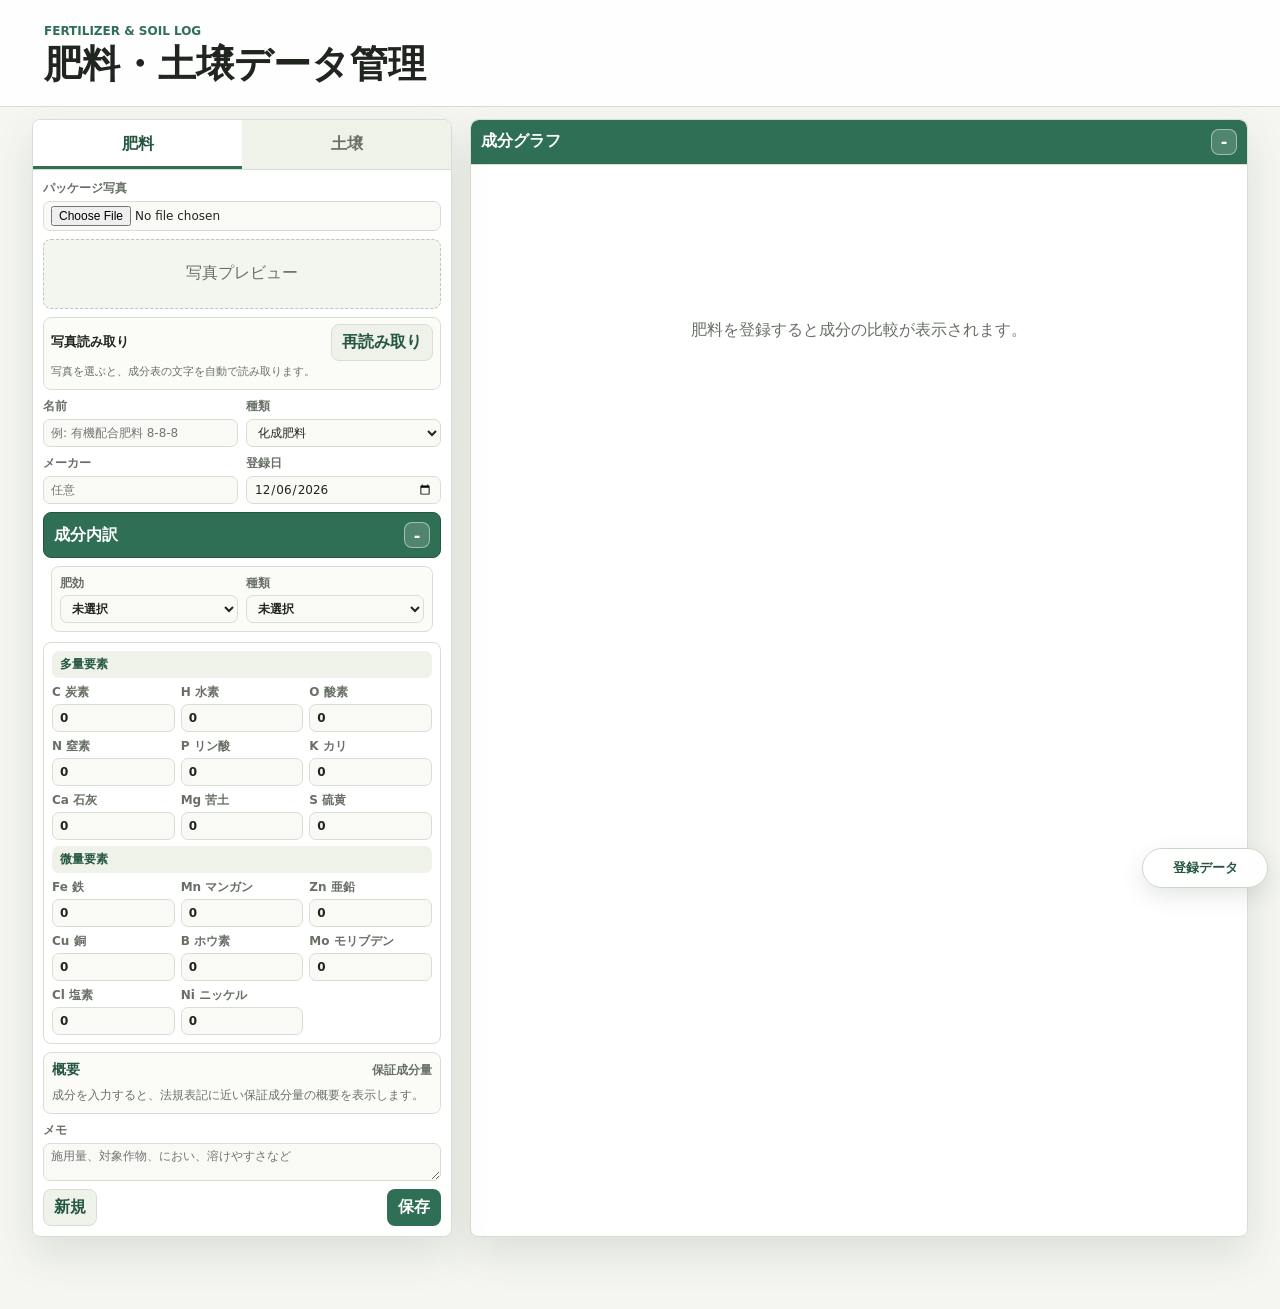
==== app/index.html @ 44fd5709 "Move app files to app/ and fix standalone window launch - Move all app files (index.html, app.js, st" ====
<!doctype html>
<html lang="ja">
  <head>
    <meta charset="utf-8" />
    <meta name="viewport" content="width=device-width, initial-scale=1" />
    <meta name="theme-color" content="#2f6f55" />
    <meta name="mobile-web-app-capable" content="yes" />
    <meta name="application-name" content="肥料・土壌ログ" />
    <meta name="apple-mobile-web-app-capable" content="yes" />
    <meta name="apple-mobile-web-app-title" content="肥料・土壌ログ" />
    <meta name="apple-mobile-web-app-status-bar-style" content="black-translucent" />
    <title>肥料・土壌データ管理</title>
    <link rel="manifest" href="manifest.webmanifest?v=20260527-pwa-ocr" />
    <link rel="icon" href="icon.svg" type="image/svg+xml" />
    <link rel="apple-touch-icon" href="icon.svg" />
    <link rel="stylesheet" href="styles.css?v=20260527-pwa-ocr" />
  </head>
  <body>
    <header class="app-header">
      <div>
        <p class="eyebrow">Fertilizer & Soil Log</p>
        <h1>肥料・土壌データ管理</h1>
      </div>
    </header>

    <main class="workspace">
      <div class="view-pane entry-view is-active" id="entryView">
      <section class="panel entry-panel" aria-label="データ登録">
        <div class="tabs" role="tablist" aria-label="登録対象">
          <button class="tab is-active" type="button" data-tab="fertilizer">肥料</button>
          <button class="tab" type="button" data-tab="soil">土壌</button>
        </div>

        <form id="fertilizerForm" class="form-grid active-form">
          <input type="hidden" id="fertilizerId" />
          <input type="hidden" id="nitrogenKind" value="" />
          <input type="hidden" id="phosphorusKind" value="" />
          <input type="hidden" id="potassiumKind" value="" />
          <div class="form-row span-2 photo-input-row">
            <label for="packagePhoto">パッケージ写真</label>
            <input id="packagePhoto" type="file" accept="image/*" capture="environment" />
          </div>
          <div class="photo-preview span-2" id="photoPreview">
            <span>写真プレビュー</span>
          </div>
          <div class="ocr-panel span-2" id="ocrPanel">
            <div class="ocr-head">
              <strong>写真読み取り</strong>
              <button class="small-button" id="retryOcr" type="button">再読み取り</button>
            </div>
            <p id="ocrStatus">写真を選ぶと、成分表の文字を自動で読み取ります。</p>
            <div class="ocr-results" id="ocrResults"></div>
          </div>

          <div class="form-row">
            <label for="fertilizerName">名前</label>
            <input id="fertilizerName" required list="fertilizerNameOptions" placeholder="例: 有機配合肥料 8-8-8" />
          </div>
          <div class="form-row">
            <label for="fertilizerType">種類</label>
            <select id="fertilizerType">
              <option>化成肥料</option>
              <option>有機肥料</option>
              <option>液体肥料</option>
              <option>堆肥・改良材</option>
              <option>微量要素</option>
              <option>その他</option>
            </select>
          </div>
          <div class="form-row">
            <label for="manufacturer">メーカー</label>
            <input id="manufacturer" list="manufacturerOptions" placeholder="任意" />
          </div>
          <div class="form-row">
            <label for="registeredAt">登録日</label>
            <input id="registeredAt" type="date" required />
          </div>

          <details class="toggle-section span-2" open>
            <summary>成分内訳</summary>
            <section class="fertilizer-traits" aria-label="肥料特質">
              <div class="trait-grid">
                <label for="fertilizerEffect">肥効
                  <select id="fertilizerEffect">
                    <option>未選択</option>
                    <option>速効性</option>
                    <option>緩効性</option>
                    <option>中間</option>
                    <option>混合・併用</option>
                  </select>
                </label>
                <label for="fertilizerTraitKind">種類
                  <select id="fertilizerTraitKind">
                    <option>未選択</option>
                    <optgroup label="窒素質肥料">
                      <option>硫安</option>
                      <option>塩安</option>
                      <option>りん安</option>
                      <option>硝酸石灰</option>
                      <option>硝酸ソーダ</option>
                      <option>硝安</option>
                      <option>尿素</option>
                      <option>石灰窒素</option>
                      <option>IB窒素</option>
                      <option>CDU窒素</option>
                      <option>被覆窒素</option>
                    </optgroup>
                    <optgroup label="りん酸質肥料">
                      <option>過りん酸石灰</option>
                      <option>熔成りん肥</option>
                      <option>苦土重焼りん</option>
                    </optgroup>
                    <optgroup label="加里質肥料">
                      <option>硫酸加里</option>
                      <option>塩化加里</option>
                      <option>けい酸加里肥料</option>
                    </optgroup>
                    <optgroup label="苦土質肥料">
                      <option>硫酸苦土</option>
                      <option>水酸化苦土</option>
                    </optgroup>
                    <optgroup label="石灰質肥料">
                      <option>生石灰</option>
                      <option>消石灰</option>
                      <option>苦土石灰</option>
                      <option>炭酸石灰</option>
                      <option>貝化石肥料</option>
                    </optgroup>
                    <optgroup label="けい酸質肥料">
                      <option>鉱さいけい酸質肥料</option>
                      <option>けい酸加里肥料</option>
                      <option>シリカゲル肥料</option>
                    </optgroup>
                    <optgroup label="複合肥料">
                      <option>化成肥料</option>
                      <option>配合肥料</option>
                      <option>成形複合肥料</option>
                      <option>混合堆肥複合肥料</option>
                    </optgroup>
                    <optgroup label="微量要素肥料">
                      <option>硫酸マンガン肥料</option>
                      <option>炭酸マンガン肥料</option>
                      <option>鉱さいマンガン肥料</option>
                      <option>ほう酸肥料</option>
                      <option>ほう酸塩肥料</option>
                    </optgroup>
                    <optgroup label="有機質肥料">
                      <option>動物質肥料</option>
                      <option>植物性肥料</option>
                      <option>有機廃棄物肥料</option>
                    </optgroup>
                    <optgroup label="その他肥料">
                      <option>葉面散布剤</option>
                      <option>ペースト肥料</option>
                      <option>農薬その他の物が混入される肥料</option>
                    </optgroup>
                    <optgroup label="特殊肥料・土壌改良資材">
                      <option>魚かす・干魚肥料等</option>
                      <option>米ぬか・コーヒーかす・草木灰等</option>
                      <option>堆肥と動物の排せつ物</option>
                      <option>バーク堆肥・腐植酸質資材</option>
                      <option>石灰質資材・熔成りん肥・堆肥等</option>
                      <option>微生物資材・竹粉砕物等</option>
                    </optgroup>
                  </select>
                </label>
              </div>
            </section>
            <fieldset class="component-fieldset">
              <legend>成分内訳</legend>
              <div class="component-grid">
                <div class="component-group-label">多量要素</div>
                <label>C 炭素<input id="carbon" type="number" min="0" step="0.1" value="0" /></label>
                <label>H 水素<input id="hydrogen" type="number" min="0" step="0.1" value="0" /></label>
                <label>O 酸素<input id="oxygen" type="number" min="0" step="0.1" value="0" /></label>
                <label>N 窒素<input id="nitrogen" type="number" min="0" step="0.1" value="0" /></label>
                <label>P リン酸<input id="phosphorus" type="number" min="0" step="0.1" value="0" /></label>
                <label>K カリ<input id="potassium" type="number" min="0" step="0.1" value="0" /></label>
                <label>Ca 石灰<input id="calcium" type="number" min="0" step="0.1" value="0" /></label>
                <label>Mg 苦土<input id="magnesium" type="number" min="0" step="0.1" value="0" /></label>
                <label>S 硫黄<input id="sulfur" type="number" min="0" step="0.1" value="0" /></label>
                <div class="component-group-label">微量要素</div>
                <label>Fe 鉄<input id="iron" type="number" min="0" step="0.1" value="0" /></label>
                <label>Mn マンガン<input id="manganese" type="number" min="0" step="0.1" value="0" /></label>
                <label>Zn 亜鉛<input id="zinc" type="number" min="0" step="0.1" value="0" /></label>
                <label>Cu 銅<input id="copper" type="number" min="0" step="0.1" value="0" /></label>
                <label>B ホウ素<input id="boron" type="number" min="0" step="0.1" value="0" /></label>
                <label>Mo モリブデン<input id="molybdenum" type="number" min="0" step="0.1" value="0" /></label>
                <label>Cl 塩素<input id="chlorine" type="number" min="0" step="0.1" value="0" /></label>
                <label>Ni ニッケル<input id="nickel" type="number" min="0" step="0.1" value="0" /></label>
              </div>
            </fieldset>
          </details>

          <section class="component-summary span-2" aria-label="概要">
            <div class="summary-head">
              <strong>概要</strong>
              <span>保証成分量</span>
            </div>
            <div id="guaranteeSummary" class="summary-body">
              成分を入力すると、法規表記に近い保証成分量の概要を表示します。
            </div>
          </section>

          <div class="form-row span-2">
            <label for="fertilizerMemo">メモ</label>
            <textarea id="fertilizerMemo" rows="2" placeholder="施用量、対象作物、におい、溶けやすさなど"></textarea>
          </div>
          <div class="form-actions span-2">
            <button class="secondary" id="resetFertilizer" type="button">新規</button>
            <button class="primary" type="submit">保存</button>
          </div>
        </form>

        <form id="soilForm" class="form-grid">
          <input type="hidden" id="soilId" />
          <div class="form-row">
            <label for="soilPlace">場所</label>
            <input id="soilPlace" required list="soilPlaceOptions" placeholder="例: 第1畑 北側" />
          </div>
          <div class="form-row">
            <label for="soilDate">記録日</label>
            <input id="soilDate" type="date" required />
          </div>
          <div class="form-row">
            <label for="soilTexture">土性</label>
            <select id="soilTexture">
              <option>砂土</option>
              <option>砂壌土</option>
              <option>壌土</option>
              <option>埴壌土</option>
              <option>埴土</option>
              <option>未判定</option>
            </select>
          </div>
          <div class="form-row">
            <label for="soilCrop">作物・区画</label>
            <input id="soilCrop" list="soilCropOptions" placeholder="任意" />
          </div>

          <details class="toggle-section span-2" open>
            <summary>土壌成分表</summary>
            <fieldset class="component-fieldset">
              <legend>土壌成分表</legend>
              <div class="component-grid">
                <label>pH<input id="soilPh" type="number" min="0" max="14" step="0.1" value="6.5" /></label>
                <label>EC<input id="soilEc" type="number" min="0" step="0.01" value="0" /></label>
                <label>硝酸態窒素<input id="soilNitrateNitrogen" type="number" min="0" step="0.1" value="0" /></label>
                <label>アンモニア態窒素<input id="soilAmmoniumNitrogen" type="number" min="0" step="0.1" value="0" /></label>
                <label>有効態リン酸<input id="soilAvailablePhosphorus" type="number" min="0" step="0.1" value="0" /></label>
                <label>石灰<input id="soilCalcium" type="number" min="0" step="0.1" value="0" /></label>
                <label>苦土<input id="soilMagnesium" type="number" min="0" step="0.1" value="0" /></label>
                <label>カリ<input id="soilPotassium" type="number" min="0" step="0.1" value="0" /></label>
                <label>CEC<input id="soilCec" type="number" min="0" step="0.1" value="0" /></label>
                <label>リン酸吸収係数<input id="soilPhosphateAbsorption" type="number" min="0" step="0.1" value="0" /></label>
                <label>腐食<input id="soilHumus" type="number" min="0" step="0.1" value="0" /></label>
                <label>塩基飽和度<input id="soilBaseSaturation" type="number" min="0" step="0.1" value="0" /></label>
                <label>Ca/Mg<input id="soilCalciumMagnesiumRatio" type="number" min="0" step="0.1" value="0" /></label>
                <label>Mg/K<input id="soilMagnesiumPotassiumRatio" type="number" min="0" step="0.1" value="0" /></label>
              </div>
            </fieldset>
          </details>
          <div class="form-row span-2">
            <label for="soilMemo">メモ</label>
            <textarea id="soilMemo" rows="3" placeholder="排水性、前作、採土条件など"></textarea>
          </div>
          <div class="form-actions span-2">
            <button class="secondary" id="resetSoil" type="button">新規</button>
            <button class="primary" type="submit">保存</button>
          </div>
        </form>
      </section>

      <details class="panel visual-panel toggle-section" aria-label="成分グラフ" open>
        <summary class="chart-summary">
          <span>成分グラフ</span>
        </summary>
        <div class="chart-wrap">
          <canvas id="componentChart" width="720" height="430"></canvas>
          <p id="chartEmpty" class="empty-message">肥料を登録すると成分の比較が表示されます。</p>
        </div>
        <div id="selectedSummary" class="selected-summary"></div>
      </details>
      </div>

      <section class="panel list-panel view-pane" id="recordsView" aria-label="登録データ">
        <div class="section-head">
          <div>
            <p class="eyebrow">Records</p>
            <h2>登録データ</h2>
          </div>
          <div class="list-controls">
            <button class="small-button" id="backToEntry" type="button">入力へ戻る</button>
            <select id="dataView" aria-label="表示対象">
              <option value="fertilizers">肥料</option>
              <option value="soils">土壌</option>
            </select>
            <select id="sortMode" aria-label="並べ替え">
              <option value="createdDesc">登録順</option>
              <option value="nameAsc">名前</option>
              <option value="typeAsc">種類</option>
              <option value="dateDesc">日付</option>
            </select>
          </div>
        </div>
        <div id="records" class="records"></div>
      </section>

      <button class="records-open-button" id="recordsOpenButton" type="button">登録データ</button>

      <datalist id="fertilizerNameOptions"></datalist>
      <datalist id="manufacturerOptions"></datalist>
      <datalist id="soilPlaceOptions"></datalist>
      <datalist id="soilCropOptions"></datalist>
    </main>

    <template id="fertilizerCardTemplate">
      <article class="record-card fertilizer-card">
        <button class="card-main" type="button"></button>
        <div class="card-actions">
          <button class="small-button edit" type="button">編集</button>
          <button class="small-button danger delete" type="button">削除</button>
        </div>
      </article>
    </template>

    <template id="soilCardTemplate">
      <article class="record-card soil-card">
        <button class="card-main" type="button"></button>
        <div class="card-actions">
          <button class="small-button edit" type="button">編集</button>
          <button class="small-button danger delete" type="button">削除</button>
        </div>
      </article>
    </template>

    <script src="app.js?v=20260527-pwa-ocr"></script>
  </body>
</html>
---- app/styles.css ----
:root {
  color-scheme: light;
  font-family: "Yu Gothic", "Meiryo", system-ui, sans-serif;
  --bg: #f5f6f2;
  --paper: #ffffff;
  --ink: #20251f;
  --muted: #687066;
  --line: #d9ded2;
  --field: #f9faf6;
  --accent: #2f6f55;
  --accent-dark: #245640;
  --amber: #c9871e;
  --red: #b94635;
  --shadow: 0 18px 40px rgba(50, 62, 45, 0.12);
}

* {
  box-sizing: border-box;
}

body {
  margin: 0;
  min-height: 100vh;
  background: var(--bg);
  color: var(--ink);
}

button,
input,
select,
textarea {
  font: inherit;
}

button {
  cursor: pointer;
}

.app-header {
  display: flex;
  align-items: center;
  justify-content: space-between;
  gap: 24px;
  padding: 24px clamp(16px, 4vw, 44px) 18px;
  border-bottom: 1px solid var(--line);
  background: rgba(255, 255, 255, 0.82);
  position: sticky;
  top: 0;
  z-index: 5;
  backdrop-filter: blur(16px);
}

.eyebrow {
  margin: 0 0 4px;
  color: var(--accent);
  font-size: 12px;
  font-weight: 700;
  letter-spacing: 0;
  text-transform: uppercase;
}

h1,
h2 {
  margin: 0;
  line-height: 1.2;
}

h1 {
  font-size: clamp(24px, 3vw, 38px);
}

h2 {
  font-size: 22px;
}

.workspace {
  display: grid;
  grid-template-columns: 1fr;
  grid-template-areas: "content";
  gap: 12px;
  padding: 12px clamp(12px, 3vw, 32px) 72px;
}

.records-open-button {
  position: fixed;
  right: max(12px, env(safe-area-inset-right));
  bottom: max(12px, env(safe-area-inset-bottom));
  z-index: 10;
  min-width: 126px;
  min-height: 40px;
  padding: 0 14px;
  border: 1px solid #cbd7c5;
  border-radius: 999px;
  background: rgba(255, 255, 255, 0.92);
  color: var(--accent-dark);
  font-weight: 800;
  font-size: 13px;
  box-shadow: 0 8px 22px rgba(35, 55, 41, 0.12);
  backdrop-filter: blur(12px);
}

.view-pane {
  display: none;
}

.view-pane.is-active {
  display: block;
}

.entry-view.is-active {
  grid-area: content;
  display: grid;
  grid-template-columns: minmax(310px, 420px) minmax(0, 1fr);
  grid-template-areas: "entry visual";
  gap: 18px;
}

.panel {
  background: var(--paper);
  border: 1px solid var(--line);
  border-radius: 8px;
  box-shadow: var(--shadow);
}

.entry-panel {
  grid-area: entry;
  align-self: start;
  position: sticky;
  top: 98px;
  overflow: hidden;
}

.visual-panel {
  grid-area: visual;
  min-height: 0;
}

.list-panel {
  grid-area: content;
}

.tabs {
  display: grid;
  grid-template-columns: 1fr 1fr;
  border-bottom: 1px solid var(--line);
}

.tab {
  padding: 14px 12px;
  border: 0;
  background: #eef2e8;
  color: var(--muted);
  font-weight: 700;
}

.tab.is-active {
  background: var(--paper);
  color: var(--accent-dark);
  box-shadow: inset 0 -3px 0 var(--accent);
}

.form-grid {
  display: none;
  grid-template-columns: 1fr 1fr;
  gap: 8px;
  padding: 10px;
}

.active-form {
  display: grid;
  animation: formSlideIn 180ms ease-out;
}

.form-grid.slide-from-right {
  animation-name: formSlideFromRight;
}

.form-grid.slide-from-left {
  animation-name: formSlideFromLeft;
}

@keyframes formSlideIn {
  from {
    opacity: 0;
    transform: translateY(8px);
  }
  to {
    opacity: 1;
    transform: translateY(0);
  }
}

@keyframes formSlideFromRight {
  from {
    opacity: 0;
    transform: translateX(18px);
  }
  to {
    opacity: 1;
    transform: translateX(0);
  }
}

@keyframes formSlideFromLeft {
  from {
    opacity: 0;
    transform: translateX(-18px);
  }
  to {
    opacity: 1;
    transform: translateX(0);
  }
}

.span-2 {
  grid-column: 1 / -1;
}

.form-row {
  display: grid;
  gap: 4px;
}

label,
legend {
  color: var(--muted);
  font-size: 12px;
  font-weight: 700;
}

input,
select,
textarea {
  width: 100%;
  border: 1px solid var(--line);
  border-radius: 7px;
  background: var(--field);
  color: var(--ink);
  padding: 4px 7px;
  outline: none;
  font-size: 12px;
}

input,
select {
  min-height: 28px;
}

textarea {
  resize: vertical;
}

input:focus,
select:focus,
textarea:focus {
  border-color: var(--accent);
  box-shadow: 0 0 0 3px rgba(47, 111, 85, 0.14);
}

.photo-preview {
  display: grid;
  place-items: center;
  min-height: 70px;
  border: 1px dashed #bcc8b6;
  border-radius: 8px;
  overflow: hidden;
  background: #f3f6ef;
  color: var(--muted);
}

.photo-preview img {
  width: 100%;
  height: 88px;
  object-fit: cover;
  display: block;
}

.photo-input-row input {
  min-height: 30px;
}

.ocr-panel {
  display: grid;
  gap: 4px;
  border: 1px solid var(--line);
  border-radius: 8px;
  padding: 6px 7px;
  background: #fbfcf8;
}

.ocr-head {
  display: flex;
  align-items: center;
  justify-content: space-between;
  gap: 8px;
}

.ocr-head strong {
  font-size: 13px;
}

#ocrStatus {
  margin: 0;
  color: var(--muted);
  font-size: 11px;
  line-height: 1.35;
}

.ocr-panel.is-reading {
  border-color: rgba(201, 135, 30, 0.55);
  background: #fffaf0;
}

.ocr-panel.is-success {
  border-color: rgba(47, 111, 85, 0.45);
  background: #f6faf5;
}

.ocr-panel.is-warning {
  border-color: rgba(185, 70, 53, 0.35);
  background: #fff8f6;
}

.ocr-results {
  display: flex;
  flex-wrap: wrap;
  gap: 6px;
}

.component-fieldset {
  margin: 0;
  border: 1px solid var(--line);
  border-radius: 8px;
  padding: 8px;
  display: grid;
  gap: 8px;
}

.component-fieldset legend {
  position: absolute;
  width: 1px;
  height: 1px;
  overflow: hidden;
  clip: rect(0 0 0 0);
}

.toggle-section {
  overflow: hidden;
}

.toggle-section > summary {
  display: flex;
  align-items: center;
  justify-content: space-between;
  min-height: 40px;
  padding: 9px 10px;
  border: 1px solid var(--accent-dark);
  border-radius: 8px;
  background: var(--accent);
  color: #fff;
  font-weight: 800;
  list-style: none;
  cursor: pointer;
}

.toggle-section > summary::-webkit-details-marker {
  display: none;
}

.toggle-section > summary::after {
  content: "+";
  display: grid;
  place-items: center;
  width: 24px;
  height: 24px;
  border: 1px solid rgba(255, 255, 255, 0.48);
  border-radius: 8px;
  background: rgba(255, 255, 255, 0.16);
  color: #fff;
}

.toggle-section[open] > summary::after {
  content: "-";
}

.toggle-section[open] > .component-fieldset {
  margin-top: 10px;
}

.visual-panel > summary {
  margin: 0;
  border: 0;
  border-radius: 8px;
  background: var(--accent);
  color: #fff;
}

.visual-panel[open] > summary {
  border-bottom: 1px solid var(--line);
  border-radius: 8px 8px 0 0;
}

.visual-panel:not([open]) {
  box-shadow: none;
}

.component-grid {
  display: grid;
  grid-template-columns: repeat(3, minmax(0, 1fr));
  gap: 6px;
}

.component-grid label {
  display: grid;
  gap: 3px;
  min-width: 0;
  font-size: 12px;
}

.component-grid input {
  min-height: 28px;
  padding: 4px 7px;
}

.component-group-label {
  grid-column: 1 / -1;
  padding: 5px 8px;
  border-radius: 7px;
  background: #eef2e8;
  color: var(--accent-dark);
  font-size: 12px;
  font-weight: 800;
}

.component-summary {
  display: grid;
  gap: 8px;
  border: 1px solid var(--line);
  border-radius: 8px;
  padding: 8px;
  background: #fbfcf8;
}

.fertilizer-traits {
  display: grid;
  gap: 8px;
  margin: 8px;
  border: 1px solid var(--line);
  border-radius: 8px;
  padding: 8px;
  background: #fbfcf8;
}

.trait-grid {
  display: grid;
  grid-template-columns: 1fr 1fr;
  gap: 8px;
}

.trait-grid label {
  display: grid;
  gap: 3px;
  min-width: 0;
}

.npk-kind-panel {
  grid-column: 1 / -1;
  border: 1px solid var(--line);
  border-radius: 7px;
  padding: 3px;
  background: #eef2e8;
}

.npk-kind-grid {
  display: grid;
  grid-template-columns: repeat(3, minmax(0, 1fr));
  gap: 3px;
  align-items: center;
}

.npk-kind-grid label {
  display: grid;
  grid-template-columns: auto minmax(0, 1fr);
  align-items: center;
  gap: 3px;
  min-width: 0;
  padding: 3px;
  border-radius: 6px;
  background: var(--paper);
  font-size: 10px;
  font-weight: 800;
  line-height: 1;
  white-space: nowrap;
}

.npk-kind-grid select {
  width: 100%;
  min-width: 0;
  min-height: 26px;
  padding: 3px 2px;
  font-size: 11px;
}

.summary-head {
  display: flex;
  align-items: center;
  justify-content: space-between;
  gap: 10px;
}

.summary-head strong {
  color: var(--accent-dark);
  font-size: 14px;
}

.summary-head span {
  color: var(--muted);
  font-size: 12px;
  font-weight: 800;
}

.summary-body {
  display: grid;
  gap: 6px;
  color: var(--muted);
  font-size: 12px;
  line-height: 1.45;
}

.summary-line {
  color: var(--ink);
  font-weight: 700;
}

.summary-note {
  color: var(--muted);
}

.form-actions,
.section-head,
.list-controls {
  display: flex;
  align-items: center;
  justify-content: space-between;
  gap: 12px;
}

.list-controls {
  flex-wrap: wrap;
}

#backToEntry {
  display: none;
}

.primary,
.secondary,
.small-button {
  border: 1px solid transparent;
  border-radius: 8px;
  padding: 7px 10px;
  font-weight: 800;
}

.primary {
  background: var(--accent);
  color: #fff;
}

.primary:hover {
  background: var(--accent-dark);
}

.secondary,
.small-button {
  background: #eef2e8;
  color: var(--accent-dark);
  border-color: var(--line);
}

.danger {
  color: var(--red);
}

.section-head {
  padding: 18px;
  border-bottom: 1px solid var(--line);
}

.section-head select {
  max-width: 150px;
}

.chart-wrap {
  position: relative;
  padding: 8px 10px 4px;
  min-height: 250px;
}

#componentChart {
  width: 100%;
  height: min(40vh, 320px);
  min-height: 230px;
  display: block;
}

.empty-message {
  position: absolute;
  inset: 0;
  display: grid;
  place-items: center;
  margin: 0;
  padding: 24px;
  color: var(--muted);
  text-align: center;
}

.empty-message[hidden] {
  display: none;
}

.selected-summary {
  display: flex;
  justify-content: flex-end;
  padding: 0 10px 8px;
  color: var(--muted);
  font-size: 11px;
}

.chip {
  display: inline-flex;
  gap: 6px;
  align-items: center;
  border: 1px solid var(--line);
  border-radius: 999px;
  padding: 6px 9px;
  background: #f8f9f5;
  color: var(--muted);
  font-size: 13px;
}

.records {
  display: grid;
  grid-template-columns: 1fr;
  gap: 8px;
  padding: 10px;
}

.record-card {
  border: 1px solid var(--line);
  border-radius: 8px;
  background: #fbfcf8;
  overflow: hidden;
}

.record-toggle {
  display: grid;
}

.record-summary {
  display: grid;
  grid-template-columns: 44px minmax(0, 1fr) 22px;
  align-items: center;
  gap: 9px;
  min-height: 58px;
  padding: 7px 9px;
  cursor: pointer;
  list-style: none;
}

.record-summary::-webkit-details-marker {
  display: none;
}

.record-summary::marker {
  content: "";
}

.record-thumb {
  width: 44px;
  height: 44px;
  border: 1px solid var(--line);
  border-radius: 7px;
  background: #e8ede3;
  object-fit: cover;
}

.soil-thumb {
  background: linear-gradient(145deg, #d9c5a3, #eef2e8);
}

.record-row-main {
  display: grid;
  gap: 3px;
  min-width: 0;
}

.record-title,
.record-sub {
  overflow: hidden;
  text-overflow: ellipsis;
  white-space: nowrap;
}

.record-title {
  color: var(--ink);
  font-size: 14px;
  font-weight: 800;
}

.record-sub {
  color: var(--muted);
  font-size: 12px;
  font-weight: 700;
}

.record-chevron {
  display: inline-flex;
  align-items: center;
  justify-content: center;
  width: 22px;
  height: 22px;
  line-height: 1;
}

.record-chevron::before {
  content: "+";
  display: inline-flex;
  align-items: center;
  justify-content: center;
  box-sizing: border-box;
  flex: 0 0 22px;
  width: 22px;
  height: 22px;
  border: 1px solid var(--line);
  border-radius: 999px;
  color: var(--accent-dark);
  background: #eef2e8;
  font-size: 15px;
  font-weight: 800;
  line-height: 1;
  text-align: center;
}

.record-toggle[open] .record-chevron::before {
  content: "-";
}

.record-detail {
  display: grid;
  gap: 8px;
  padding: 8px 9px 10px;
  border-top: 1px solid var(--line);
}

.record-photo {
  width: 100%;
  max-height: 180px;
  background: #e8ede3;
  object-fit: cover;
  border-radius: 7px;
  display: block;
}

.meta-line,
.mini-components {
  display: flex;
  flex-wrap: wrap;
  gap: 6px;
  color: var(--muted);
  font-size: 13px;
}

.mini-components span {
  padding: 4px 7px;
  border-radius: 999px;
  background: #eef2e8;
}

.card-actions {
  display: flex;
  justify-content: flex-end;
  gap: 6px;
}

.record-detail .card-actions .small-button,
.record-edit-form .card-actions .primary,
.record-edit-form .card-actions .secondary {
  min-height: 28px;
  padding: 4px 8px;
  border-radius: 7px;
  font-size: 11px;
  line-height: 1;
}

.record-memo {
  margin: 0;
  color: var(--muted);
  font-size: 12px;
  line-height: 1.45;
}

.mini-bars {
  display: grid;
  gap: 5px;
}

.mini-bar-row {
  display: grid;
  grid-template-columns: 34px minmax(0, 1fr) 32px;
  align-items: center;
  gap: 6px;
  color: var(--muted);
  font-size: 11px;
  font-weight: 800;
}

.mini-bar-track {
  height: 8px;
  border-radius: 999px;
  background: #e8ede3;
  overflow: hidden;
}

.mini-bar-fill {
  display: block;
  height: 100%;
  min-width: 2px;
  border-radius: inherit;
  background: var(--accent);
  transform-origin: left center;
}

.record-toggle.is-bar-animating .mini-bar-fill {
  animation: miniBarFill 360ms ease-out both;
}

@keyframes miniBarFill {
  from {
    transform: scaleX(0);
  }
  to {
    transform: scaleX(1);
  }
}

@media (prefers-reduced-motion: reduce) {
  .record-toggle.is-bar-animating .mini-bar-fill {
    animation: none;
  }
}

.mini-bar-value {
  text-align: right;
}

.record-edit-form {
  gap: 9px;
  display: none;
}

.record-card.is-editing .record-read {
  display: none;
}

.record-card.is-editing .record-edit-form {
  display: grid;
}

.inline-edit-grid {
  display: grid;
  grid-template-columns: repeat(3, minmax(0, 1fr));
  gap: 7px;
}

.inline-field {
  display: grid;
  gap: 3px;
  min-width: 0;
  font-size: 11px;
}

.inline-field input,
.inline-field select,
.inline-field textarea {
  min-height: 28px;
  padding: 5px 6px;
  font-size: 12px;
}

.inline-field.span-all {
  grid-column: 1 / -1;
}

.empty-state {
  grid-column: 1 / -1;
  min-height: 180px;
  display: grid;
  place-items: center;
  color: var(--muted);
  border: 1px dashed var(--line);
  border-radius: 8px;
  background: #fbfcf8;
  text-align: center;
  padding: 24px;
}

@media (max-width: 980px) {
  .entry-view.is-active {
    grid-template-columns: 1fr;
    grid-template-areas:
      "entry"
      "visual";
  }
  
  .entry-panel {
    position: static;
  }
}

@media (max-width: 620px) {
  body {
    background: var(--paper);
  }

  .app-header {
    position: static;
    width: min(100%, 393px);
    margin: 0 auto;
    padding: 14px 10px;
  }

  h1 {
    font-size: 25px;
  }

  .workspace {
    width: min(100%, 393px);
    margin: 0 auto;
    gap: 8px;
    padding: 8px 8px 82px;
  }

  .app-header,
  .section-head,
  .form-actions {
    align-items: stretch;
    flex-direction: column;
  }

  .list-controls {
    width: 100%;
    max-width: none;
  }

  .records-open-button {
    right: calc((100vw - min(100vw, 393px)) / 2 + 12px);
    bottom: max(12px, env(safe-area-inset-bottom));
    min-width: 112px;
    min-height: 38px;
    padding: 0 12px;
  }

  .form-grid {
    grid-template-columns: repeat(2, minmax(0, 1fr));
  }

  .component-grid {
    grid-template-columns: repeat(3, minmax(0, 1fr));
  }

  .span-2 {
    grid-column: 1 / -1;
  }

  .section-head select,
  .list-controls select {
    max-width: none;
  }

  #backToEntry {
    flex: 1 0 100%;
  }

  .panel {
    border-radius: 8px;
    box-shadow: none;
  }

  .form-grid {
    padding: 8px;
    gap: 7px;
  }

  .form-actions {
    flex-direction: row;
  }

  .form-actions button {
    flex: 1;
  }

  .tabs {
    position: sticky;
    top: 0;
    z-index: 2;
  }

  .photo-preview {
    min-height: 72px;
  }

  .photo-preview img {
    height: 88px;
  }

  .ocr-panel {
    padding: 8px;
  }

  textarea {
    min-height: 40px;
  }

  .chart-wrap {
    min-height: 235px;
    padding: 8px;
  }

  #componentChart {
    min-height: 220px;
  }

  .records {
    grid-template-columns: 1fr;
    padding: 8px;
  }

  .card-photo {
    height: 210px;
  }
}
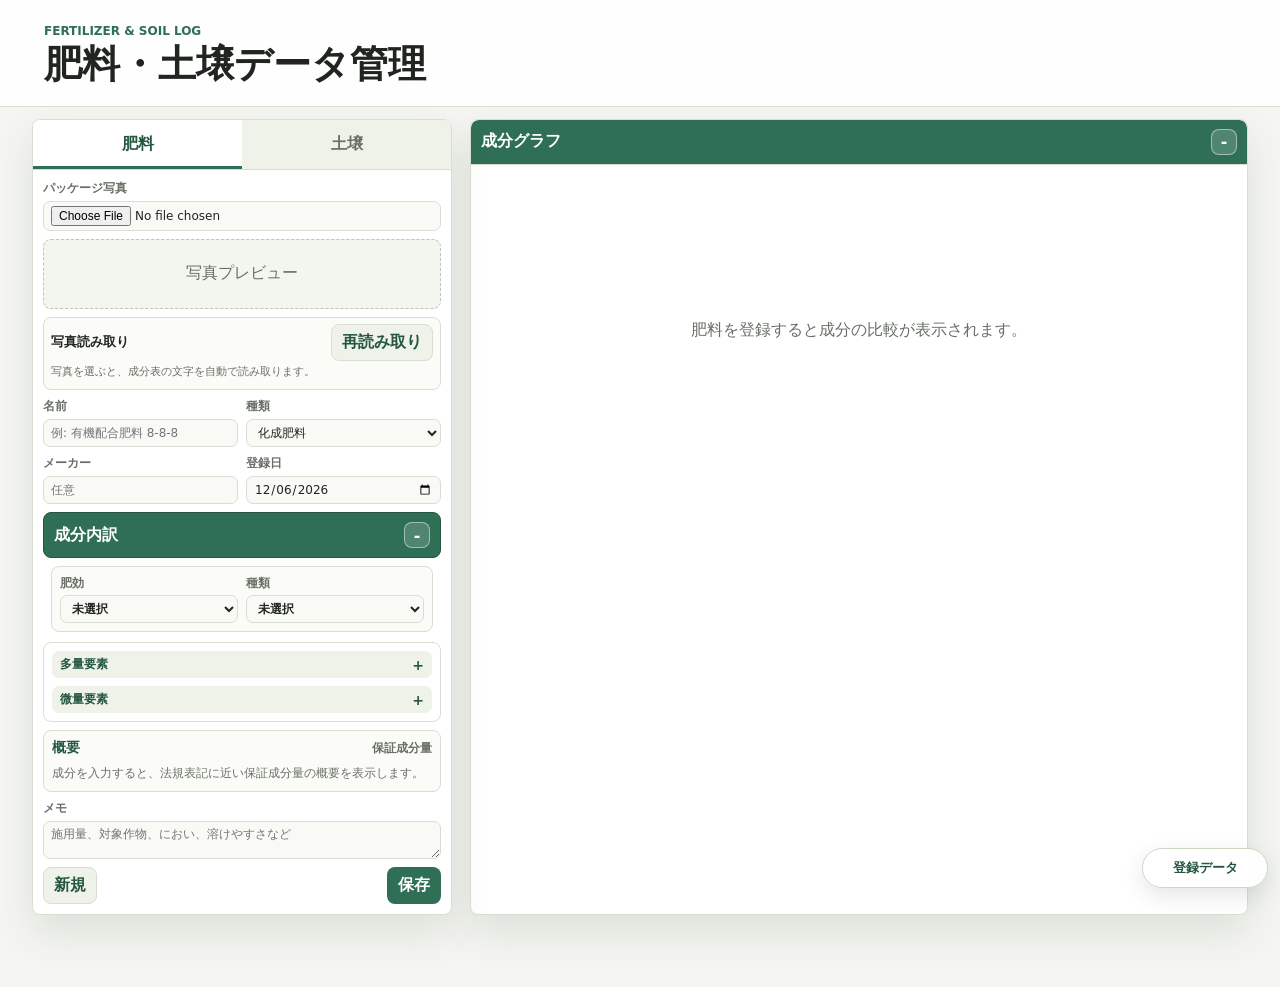
==== commit 6d91119e: "Add component group toggles, boost OCR accuracy, disable input zoom - Make 多量要素/微量要素 collapsible (cl" ====
--- a/app/index.html
+++ b/app/index.html
@@ -2,7 +2,7 @@
 <html lang="ja">
   <head>
     <meta charset="utf-8" />
-    <meta name="viewport" content="width=device-width, initial-scale=1" />
+    <meta name="viewport" content="width=device-width, initial-scale=1, maximum-scale=1, user-scalable=no, viewport-fit=cover" />
     <meta name="theme-color" content="#2f6f55" />
     <meta name="mobile-web-app-capable" content="yes" />
     <meta name="application-name" content="肥料・土壌ログ" />
@@ -13,7 +13,7 @@
     <link rel="manifest" href="manifest.webmanifest?v=20260527-pwa-ocr" />
     <link rel="icon" href="icon.svg" type="image/svg+xml" />
     <link rel="apple-touch-icon" href="icon.svg" />
-    <link rel="stylesheet" href="styles.css?v=20260527-pwa-ocr" />
+    <link rel="stylesheet" href="styles.css?v=20260527-component-toggle" />
   </head>
   <body>
     <header class="app-header">
@@ -168,27 +168,33 @@
             </section>
             <fieldset class="component-fieldset">
               <legend>成分内訳</legend>
-              <div class="component-grid">
-                <div class="component-group-label">多量要素</div>
-                <label>C 炭素<input id="carbon" type="number" min="0" step="0.1" value="0" /></label>
-                <label>H 水素<input id="hydrogen" type="number" min="0" step="0.1" value="0" /></label>
-                <label>O 酸素<input id="oxygen" type="number" min="0" step="0.1" value="0" /></label>
-                <label>N 窒素<input id="nitrogen" type="number" min="0" step="0.1" value="0" /></label>
-                <label>P リン酸<input id="phosphorus" type="number" min="0" step="0.1" value="0" /></label>
-                <label>K カリ<input id="potassium" type="number" min="0" step="0.1" value="0" /></label>
-                <label>Ca 石灰<input id="calcium" type="number" min="0" step="0.1" value="0" /></label>
-                <label>Mg 苦土<input id="magnesium" type="number" min="0" step="0.1" value="0" /></label>
-                <label>S 硫黄<input id="sulfur" type="number" min="0" step="0.1" value="0" /></label>
-                <div class="component-group-label">微量要素</div>
-                <label>Fe 鉄<input id="iron" type="number" min="0" step="0.1" value="0" /></label>
-                <label>Mn マンガン<input id="manganese" type="number" min="0" step="0.1" value="0" /></label>
-                <label>Zn 亜鉛<input id="zinc" type="number" min="0" step="0.1" value="0" /></label>
-                <label>Cu 銅<input id="copper" type="number" min="0" step="0.1" value="0" /></label>
-                <label>B ホウ素<input id="boron" type="number" min="0" step="0.1" value="0" /></label>
-                <label>Mo モリブデン<input id="molybdenum" type="number" min="0" step="0.1" value="0" /></label>
-                <label>Cl 塩素<input id="chlorine" type="number" min="0" step="0.1" value="0" /></label>
-                <label>Ni ニッケル<input id="nickel" type="number" min="0" step="0.1" value="0" /></label>
-              </div>
+              <details class="component-group">
+                <summary class="component-group-label">多量要素</summary>
+                <div class="component-grid">
+                  <label>C 炭素<input id="carbon" type="number" min="0" step="0.1" value="0" /></label>
+                  <label>H 水素<input id="hydrogen" type="number" min="0" step="0.1" value="0" /></label>
+                  <label>O 酸素<input id="oxygen" type="number" min="0" step="0.1" value="0" /></label>
+                  <label>N 窒素<input id="nitrogen" type="number" min="0" step="0.1" value="0" /></label>
+                  <label>P リン酸<input id="phosphorus" type="number" min="0" step="0.1" value="0" /></label>
+                  <label>K カリ<input id="potassium" type="number" min="0" step="0.1" value="0" /></label>
+                  <label>Ca 石灰<input id="calcium" type="number" min="0" step="0.1" value="0" /></label>
+                  <label>Mg 苦土<input id="magnesium" type="number" min="0" step="0.1" value="0" /></label>
+                  <label>S 硫黄<input id="sulfur" type="number" min="0" step="0.1" value="0" /></label>
+                </div>
+              </details>
+              <details class="component-group">
+                <summary class="component-group-label">微量要素</summary>
+                <div class="component-grid">
+                  <label>Fe 鉄<input id="iron" type="number" min="0" step="0.1" value="0" /></label>
+                  <label>Mn マンガン<input id="manganese" type="number" min="0" step="0.1" value="0" /></label>
+                  <label>Zn 亜鉛<input id="zinc" type="number" min="0" step="0.1" value="0" /></label>
+                  <label>Cu 銅<input id="copper" type="number" min="0" step="0.1" value="0" /></label>
+                  <label>B ホウ素<input id="boron" type="number" min="0" step="0.1" value="0" /></label>
+                  <label>Mo モリブデン<input id="molybdenum" type="number" min="0" step="0.1" value="0" /></label>
+                  <label>Cl 塩素<input id="chlorine" type="number" min="0" step="0.1" value="0" /></label>
+                  <label>Ni ニッケル<input id="nickel" type="number" min="0" step="0.1" value="0" /></label>
+                </div>
+              </details>
             </fieldset>
           </details>
 
@@ -334,6 +340,6 @@
       </article>
     </template>
 
-    <script src="app.js?v=20260527-pwa-ocr"></script>
+    <script src="app.js?v=20260529-ocr-boost"></script>
   </body>
 </html>
--- a/app/styles.css
+++ b/app/styles.css
@@ -424,12 +424,35 @@
 
 .component-group-label {
   grid-column: 1 / -1;
+  display: flex;
+  align-items: center;
+  justify-content: space-between;
   padding: 5px 8px;
   border-radius: 7px;
   background: #eef2e8;
   color: var(--accent-dark);
   font-size: 12px;
   font-weight: 800;
+  list-style: none;
+  cursor: pointer;
+}
+
+.component-group-label::-webkit-details-marker {
+  display: none;
+}
+
+.component-group-label::after {
+  content: "−";
+  font-size: 14px;
+  line-height: 1;
+}
+
+.component-group:not([open]) .component-group-label::after {
+  content: "+";
+}
+
+.component-group[open] > .component-grid {
+  margin-top: 6px;
 }
 
 .component-summary {
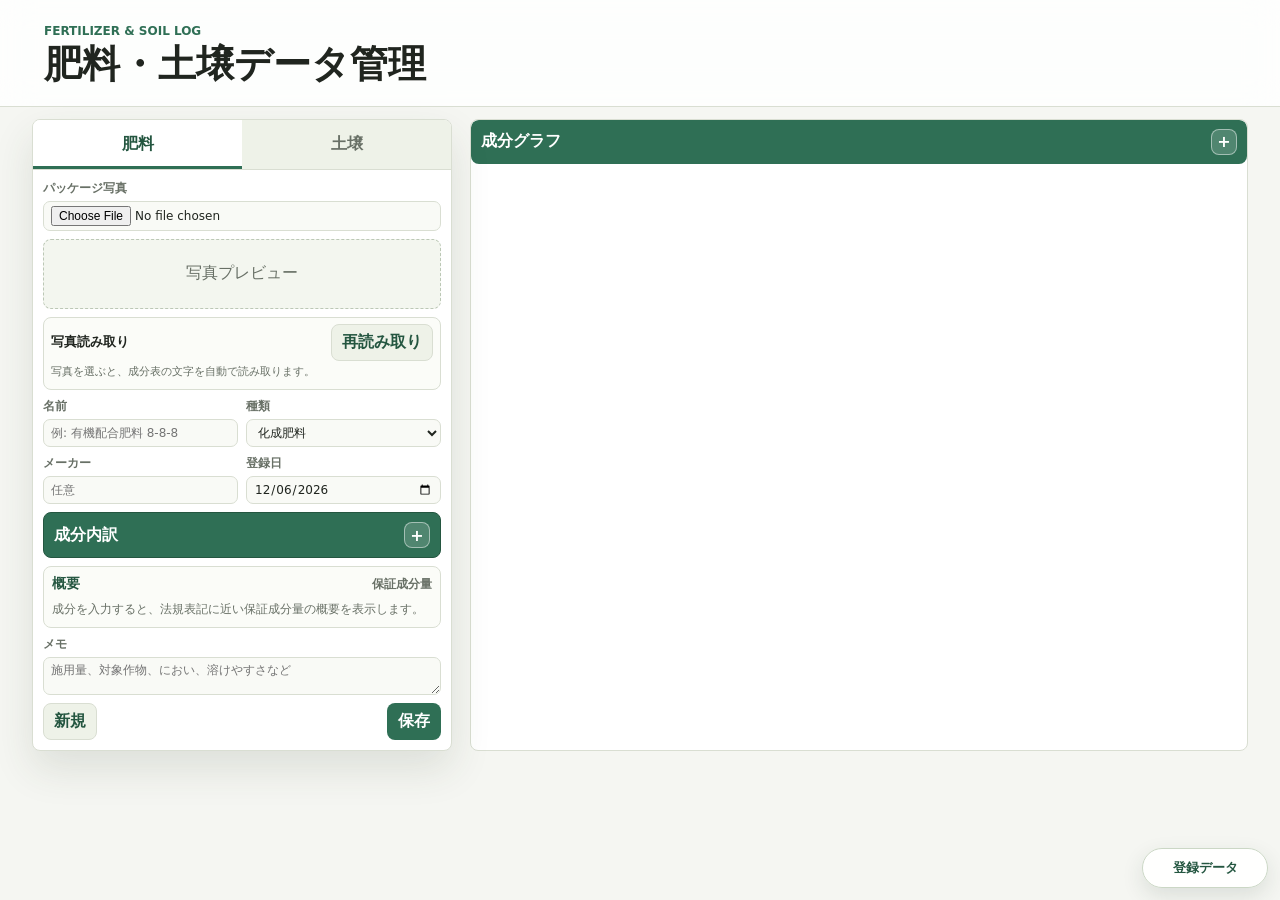
==== commit 08f84d99: "Collapse sections by default and allow choosing existing photos - Remove capture=environment so the " ====
--- a/app/index.html
+++ b/app/index.html
@@ -38,7 +38,7 @@
           <input type="hidden" id="potassiumKind" value="" />
           <div class="form-row span-2 photo-input-row">
             <label for="packagePhoto">パッケージ写真</label>
-            <input id="packagePhoto" type="file" accept="image/*" capture="environment" />
+            <input id="packagePhoto" type="file" accept="image/*" />
           </div>
           <div class="photo-preview span-2" id="photoPreview">
             <span>写真プレビュー</span>
@@ -76,7 +76,7 @@
             <input id="registeredAt" type="date" required />
           </div>
 
-          <details class="toggle-section span-2" open>
+          <details class="toggle-section span-2">
             <summary>成分内訳</summary>
             <section class="fertilizer-traits" aria-label="肥料特質">
               <div class="trait-grid">
@@ -244,7 +244,7 @@
             <input id="soilCrop" list="soilCropOptions" placeholder="任意" />
           </div>
 
-          <details class="toggle-section span-2" open>
+          <details class="toggle-section span-2">
             <summary>土壌成分表</summary>
             <fieldset class="component-fieldset">
               <legend>土壌成分表</legend>
@@ -277,7 +277,7 @@
         </form>
       </section>
 
-      <details class="panel visual-panel toggle-section" aria-label="成分グラフ" open>
+      <details class="panel visual-panel toggle-section" aria-label="成分グラフ">
         <summary class="chart-summary">
           <span>成分グラフ</span>
         </summary>
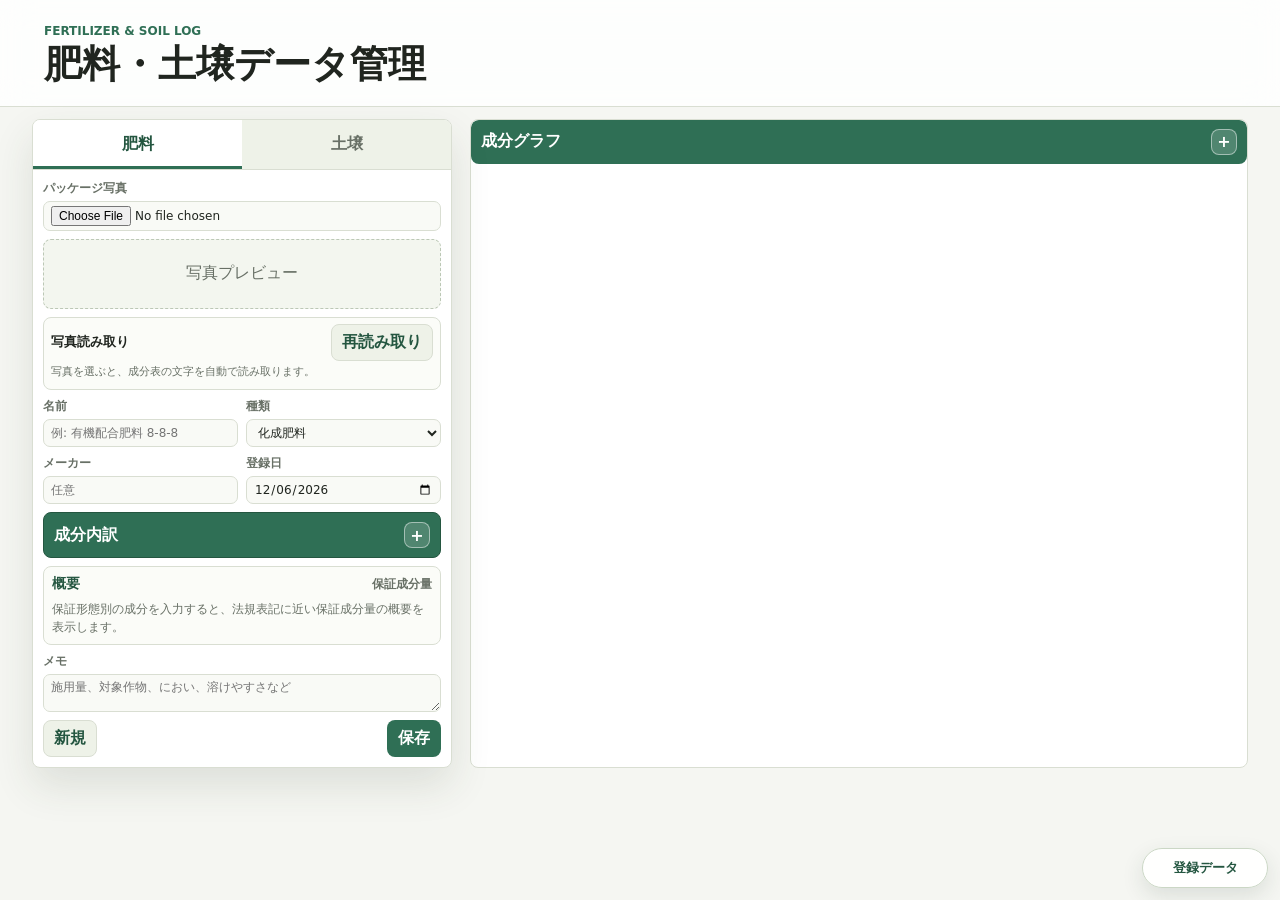
==== commit efc95f6a: "Move macro/micro elements to soil tab; drive fertilizer chart from guaranteed forms - Remove 多量要素/微量" ====
--- a/app/index.html
+++ b/app/index.html
@@ -168,6 +168,93 @@
             </section>
             <fieldset class="component-fieldset">
               <legend>成分内訳</legend>
+              <details class="component-group" open>
+                <summary class="component-group-label">保証形態別内訳</summary>
+                <div class="component-grid">
+                  <label>アンモニア性窒素<input id="ammoniacalNitrogen" type="number" min="0" step="0.1" value="0" /></label>
+                  <label>硝酸性窒素<input id="nitrateNitrogen" type="number" min="0" step="0.1" value="0" /></label>
+                  <label>可溶性りん酸<input id="solublePhosphate" type="number" min="0" step="0.1" value="0" /></label>
+                  <label>水溶性りん酸<input id="waterSolublePhosphate" type="number" min="0" step="0.1" value="0" /></label>
+                  <label>く溶性りん酸<input id="citrateSolublePhosphate" type="number" min="0" step="0.1" value="0" /></label>
+                  <label>水溶性加里<input id="waterSolublePotassium" type="number" min="0" step="0.1" value="0" /></label>
+                  <label>く溶性加里<input id="citrateSolublePotassium" type="number" min="0" step="0.1" value="0" /></label>
+                  <label>可溶性苦土<input id="solubleMagnesium" type="number" min="0" step="0.1" value="0" /></label>
+                  <label>く溶性苦土<input id="citrateSolubleMagnesium" type="number" min="0" step="0.1" value="0" /></label>
+                  <label>水溶性苦土<input id="waterSolubleMagnesium" type="number" min="0" step="0.1" value="0" /></label>
+                  <label>く溶性ほう素<input id="citrateSolubleBoron" type="number" min="0" step="0.1" value="0" /></label>
+                  <label>水溶性ほう素<input id="waterSolubleBoron" type="number" min="0" step="0.1" value="0" /></label>
+                  <label>アルカリ分<input id="alkali" type="number" min="0" step="0.1" value="0" /></label>
+                </div>
+              </details>
+            </fieldset>
+          </details>
+
+          <section class="component-summary span-2" aria-label="概要">
+            <div class="summary-head">
+              <strong>概要</strong>
+              <span>保証成分量</span>
+            </div>
+            <div id="guaranteeSummary" class="summary-body">
+              成分を入力すると、法規表記に近い保証成分量の概要を表示します。
+            </div>
+          </section>
+
+          <div class="form-row span-2">
+            <label for="fertilizerMemo">メモ</label>
+            <textarea id="fertilizerMemo" rows="2" placeholder="施用量、対象作物、におい、溶けやすさなど"></textarea>
+          </div>
+          <div class="form-actions span-2">
+            <button class="secondary" id="resetFertilizer" type="button">新規</button>
+            <button class="primary" type="submit">保存</button>
+          </div>
+        </form>
+
+        <form id="soilForm" class="form-grid">
+          <input type="hidden" id="soilId" />
+          <div class="form-row">
+            <label for="soilPlace">場所</label>
+            <input id="soilPlace" required list="soilPlaceOptions" placeholder="例: 第1畑 北側" />
+          </div>
+          <div class="form-row">
+            <label for="soilDate">記録日</label>
+            <input id="soilDate" type="date" required />
+          </div>
+          <div class="form-row">
+            <label for="soilTexture">土性</label>
+            <select id="soilTexture">
+              <option>砂土</option>
+              <option>砂壌土</option>
+              <option>壌土</option>
+              <option>埴壌土</option>
+              <option>埴土</option>
+              <option>未判定</option>
+            </select>
+          </div>
+          <div class="form-row">
+            <label for="soilCrop">作物・区画</label>
+            <input id="soilCrop" list="soilCropOptions" placeholder="任意" />
+          </div>
+
+          <details class="toggle-section span-2">
+            <summary>土壌成分表</summary>
+            <fieldset class="component-fieldset">
+              <legend>土壌成分表</legend>
+              <div class="component-grid">
+                <label>pH<input id="soilPh" type="number" min="0" max="14" step="0.1" value="6.5" /></label>
+                <label>EC<input id="soilEc" type="number" min="0" step="0.01" value="0" /></label>
+                <label>硝酸態窒素<input id="soilNitrateNitrogen" type="number" min="0" step="0.1" value="0" /></label>
+                <label>アンモニア態窒素<input id="soilAmmoniumNitrogen" type="number" min="0" step="0.1" value="0" /></label>
+                <label>有効態リン酸<input id="soilAvailablePhosphorus" type="number" min="0" step="0.1" value="0" /></label>
+                <label>石灰<input id="soilCalcium" type="number" min="0" step="0.1" value="0" /></label>
+                <label>苦土<input id="soilMagnesium" type="number" min="0" step="0.1" value="0" /></label>
+                <label>カリ<input id="soilPotassium" type="number" min="0" step="0.1" value="0" /></label>
+                <label>CEC<input id="soilCec" type="number" min="0" step="0.1" value="0" /></label>
+                <label>リン酸吸収係数<input id="soilPhosphateAbsorption" type="number" min="0" step="0.1" value="0" /></label>
+                <label>腐食<input id="soilHumus" type="number" min="0" step="0.1" value="0" /></label>
+                <label>塩基飽和度<input id="soilBaseSaturation" type="number" min="0" step="0.1" value="0" /></label>
+                <label>Ca/Mg<input id="soilCalciumMagnesiumRatio" type="number" min="0" step="0.1" value="0" /></label>
+                <label>Mg/K<input id="soilMagnesiumPotassiumRatio" type="number" min="0" step="0.1" value="0" /></label>
+              </div>
               <details class="component-group">
                 <summary class="component-group-label">多量要素</summary>
                 <div class="component-grid">
@@ -197,75 +284,6 @@
               </details>
             </fieldset>
           </details>
-
-          <section class="component-summary span-2" aria-label="概要">
-            <div class="summary-head">
-              <strong>概要</strong>
-              <span>保証成分量</span>
-            </div>
-            <div id="guaranteeSummary" class="summary-body">
-              成分を入力すると、法規表記に近い保証成分量の概要を表示します。
-            </div>
-          </section>
-
-          <div class="form-row span-2">
-            <label for="fertilizerMemo">メモ</label>
-            <textarea id="fertilizerMemo" rows="2" placeholder="施用量、対象作物、におい、溶けやすさなど"></textarea>
-          </div>
-          <div class="form-actions span-2">
-            <button class="secondary" id="resetFertilizer" type="button">新規</button>
-            <button class="primary" type="submit">保存</button>
-          </div>
-        </form>
-
-        <form id="soilForm" class="form-grid">
-          <input type="hidden" id="soilId" />
-          <div class="form-row">
-            <label for="soilPlace">場所</label>
-            <input id="soilPlace" required list="soilPlaceOptions" placeholder="例: 第1畑 北側" />
-          </div>
-          <div class="form-row">
-            <label for="soilDate">記録日</label>
-            <input id="soilDate" type="date" required />
-          </div>
-          <div class="form-row">
-            <label for="soilTexture">土性</label>
-            <select id="soilTexture">
-              <option>砂土</option>
-              <option>砂壌土</option>
-              <option>壌土</option>
-              <option>埴壌土</option>
-              <option>埴土</option>
-              <option>未判定</option>
-            </select>
-          </div>
-          <div class="form-row">
-            <label for="soilCrop">作物・区画</label>
-            <input id="soilCrop" list="soilCropOptions" placeholder="任意" />
-          </div>
-
-          <details class="toggle-section span-2">
-            <summary>土壌成分表</summary>
-            <fieldset class="component-fieldset">
-              <legend>土壌成分表</legend>
-              <div class="component-grid">
-                <label>pH<input id="soilPh" type="number" min="0" max="14" step="0.1" value="6.5" /></label>
-                <label>EC<input id="soilEc" type="number" min="0" step="0.01" value="0" /></label>
-                <label>硝酸態窒素<input id="soilNitrateNitrogen" type="number" min="0" step="0.1" value="0" /></label>
-                <label>アンモニア態窒素<input id="soilAmmoniumNitrogen" type="number" min="0" step="0.1" value="0" /></label>
-                <label>有効態リン酸<input id="soilAvailablePhosphorus" type="number" min="0" step="0.1" value="0" /></label>
-                <label>石灰<input id="soilCalcium" type="number" min="0" step="0.1" value="0" /></label>
-                <label>苦土<input id="soilMagnesium" type="number" min="0" step="0.1" value="0" /></label>
-                <label>カリ<input id="soilPotassium" type="number" min="0" step="0.1" value="0" /></label>
-                <label>CEC<input id="soilCec" type="number" min="0" step="0.1" value="0" /></label>
-                <label>リン酸吸収係数<input id="soilPhosphateAbsorption" type="number" min="0" step="0.1" value="0" /></label>
-                <label>腐食<input id="soilHumus" type="number" min="0" step="0.1" value="0" /></label>
-                <label>塩基飽和度<input id="soilBaseSaturation" type="number" min="0" step="0.1" value="0" /></label>
-                <label>Ca/Mg<input id="soilCalciumMagnesiumRatio" type="number" min="0" step="0.1" value="0" /></label>
-                <label>Mg/K<input id="soilMagnesiumPotassiumRatio" type="number" min="0" step="0.1" value="0" /></label>
-              </div>
-            </fieldset>
-          </details>
           <div class="form-row span-2">
             <label for="soilMemo">メモ</label>
             <textarea id="soilMemo" rows="3" placeholder="排水性、前作、採土条件など"></textarea>
@@ -340,6 +358,6 @@
       </article>
     </template>
 
-    <script src="app.js?v=20260529-ocr-boost"></script>
+    <script src="app.js?v=20260530-soil-elements3"></script>
   </body>
 </html>
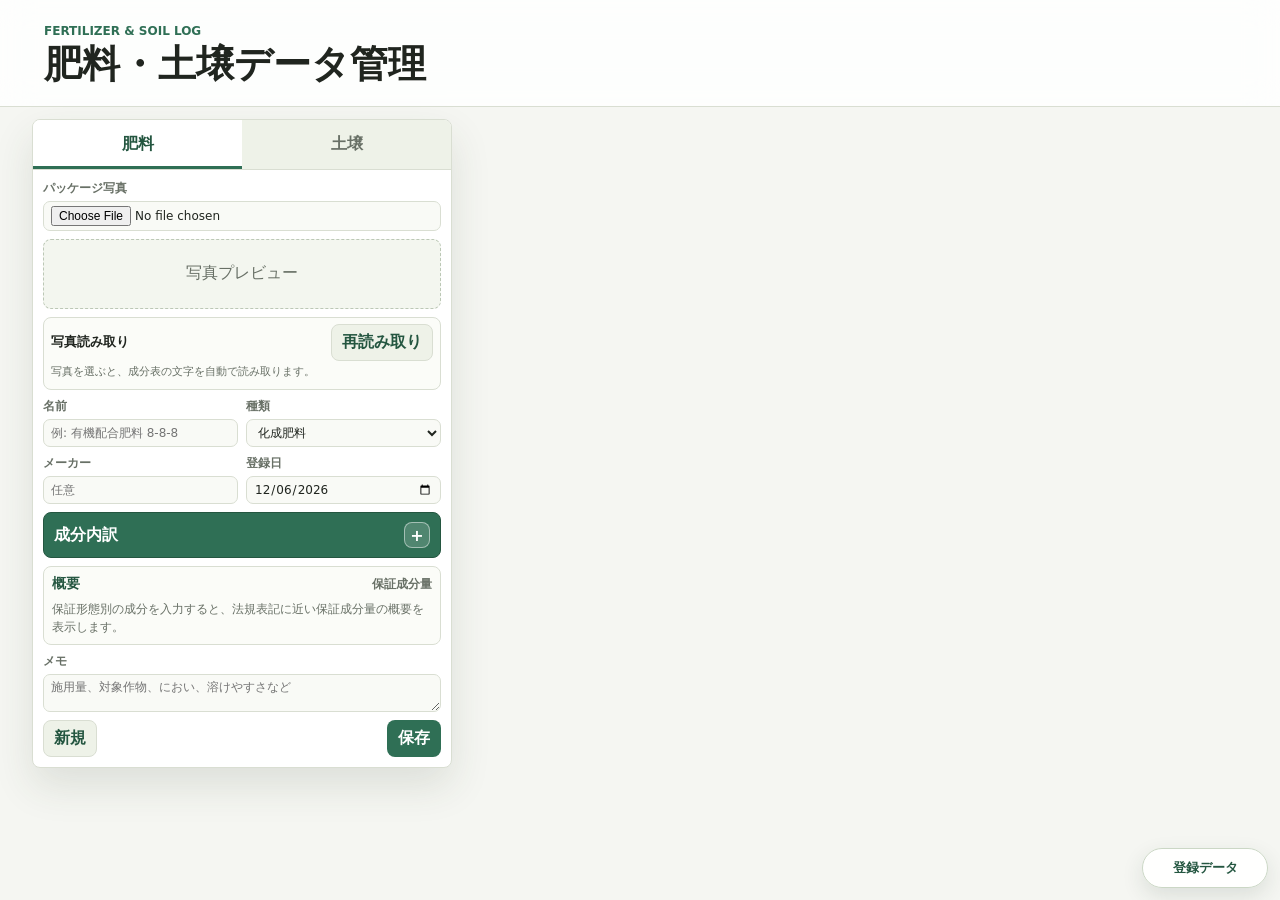
==== commit 2d341ace: "Add total fields, radar breakdown, swipe actions, and OCR accuracy fixes - Fertilizer card detail no" ====
--- a/app/index.html
+++ b/app/index.html
@@ -13,7 +13,7 @@
     <link rel="manifest" href="manifest.webmanifest?v=20260527-pwa-ocr" />
     <link rel="icon" href="icon.svg" type="image/svg+xml" />
     <link rel="apple-touch-icon" href="icon.svg" />
-    <link rel="stylesheet" href="styles.css?v=20260527-component-toggle" />
+    <link rel="stylesheet" href="styles.css?v=20260531-swipe" />
   </head>
   <body>
     <header class="app-header">
@@ -171,6 +171,9 @@
               <details class="component-group" open>
                 <summary class="component-group-label">保証形態別内訳</summary>
                 <div class="component-grid">
+                  <label>窒素全量<input id="totalNitrogen" type="number" min="0" step="0.1" value="0" /></label>
+                  <label>りん酸全量<input id="totalPhosphate" type="number" min="0" step="0.1" value="0" /></label>
+                  <label>加里全量<input id="totalPotash" type="number" min="0" step="0.1" value="0" /></label>
                   <label>アンモニア性窒素<input id="ammoniacalNitrogen" type="number" min="0" step="0.1" value="0" /></label>
                   <label>硝酸性窒素<input id="nitrateNitrogen" type="number" min="0" step="0.1" value="0" /></label>
                   <label>可溶性りん酸<input id="solublePhosphate" type="number" min="0" step="0.1" value="0" /></label>
@@ -294,17 +297,6 @@
           </div>
         </form>
       </section>
-
-      <details class="panel visual-panel toggle-section" aria-label="成分グラフ">
-        <summary class="chart-summary">
-          <span>成分グラフ</span>
-        </summary>
-        <div class="chart-wrap">
-          <canvas id="componentChart" width="720" height="430"></canvas>
-          <p id="chartEmpty" class="empty-message">肥料を登録すると成分の比較が表示されます。</p>
-        </div>
-        <div id="selectedSummary" class="selected-summary"></div>
-      </details>
       </div>
 
       <section class="panel list-panel view-pane" id="recordsView" aria-label="登録データ">
@@ -358,6 +350,6 @@
       </article>
     </template>
 
-    <script src="app.js?v=20260530-soil-elements3"></script>
+    <script src="app.js?v=20260531-swipe"></script>
   </body>
 </html>
--- a/app/styles.css
+++ b/app/styles.css
@@ -627,6 +627,36 @@
   display: block;
 }
 
+/* 肥料カード詳細内の成分グラフ */
+.card-chart-wrap {
+  position: relative;
+  margin: 4px 0 8px;
+}
+
+.card-chart {
+  width: 100%;
+  height: auto;
+  display: block;
+}
+
+.card-radar-wrap {
+  position: relative;
+  margin: -6px 0 4px;
+}
+
+.card-radar {
+  width: 100%;
+  height: auto;
+  display: block;
+}
+
+.chart-caption {
+  margin: 4px 0 0;
+  font-size: 11px;
+  font-weight: 600;
+  color: var(--muted);
+}
+
 .empty-message {
   position: absolute;
   inset: 0;
@@ -670,10 +700,46 @@
 }
 
 .record-card {
+  position: relative;
   border: 1px solid var(--line);
   border-radius: 8px;
   background: #fbfcf8;
   overflow: hidden;
+}
+
+/* 左スワイプで現れる編集・削除アクション */
+.swipe-actions {
+  position: absolute;
+  top: 0;
+  right: 0;
+  height: 100%;
+  display: flex;
+  align-items: stretch;
+}
+
+.swipe-btn {
+  border: none;
+  color: #fff;
+  font-weight: 600;
+  font-size: 13px;
+  padding: 0 20px;
+  cursor: pointer;
+}
+
+.swipe-edit {
+  background: #5d7fa3;
+}
+
+.swipe-delete {
+  background: #b94635;
+}
+
+.swipe-content {
+  position: relative;
+  z-index: 1;
+  background: #fbfcf8;
+  transition: transform 0.2s ease;
+  touch-action: pan-y;
 }
 
 .record-toggle {
